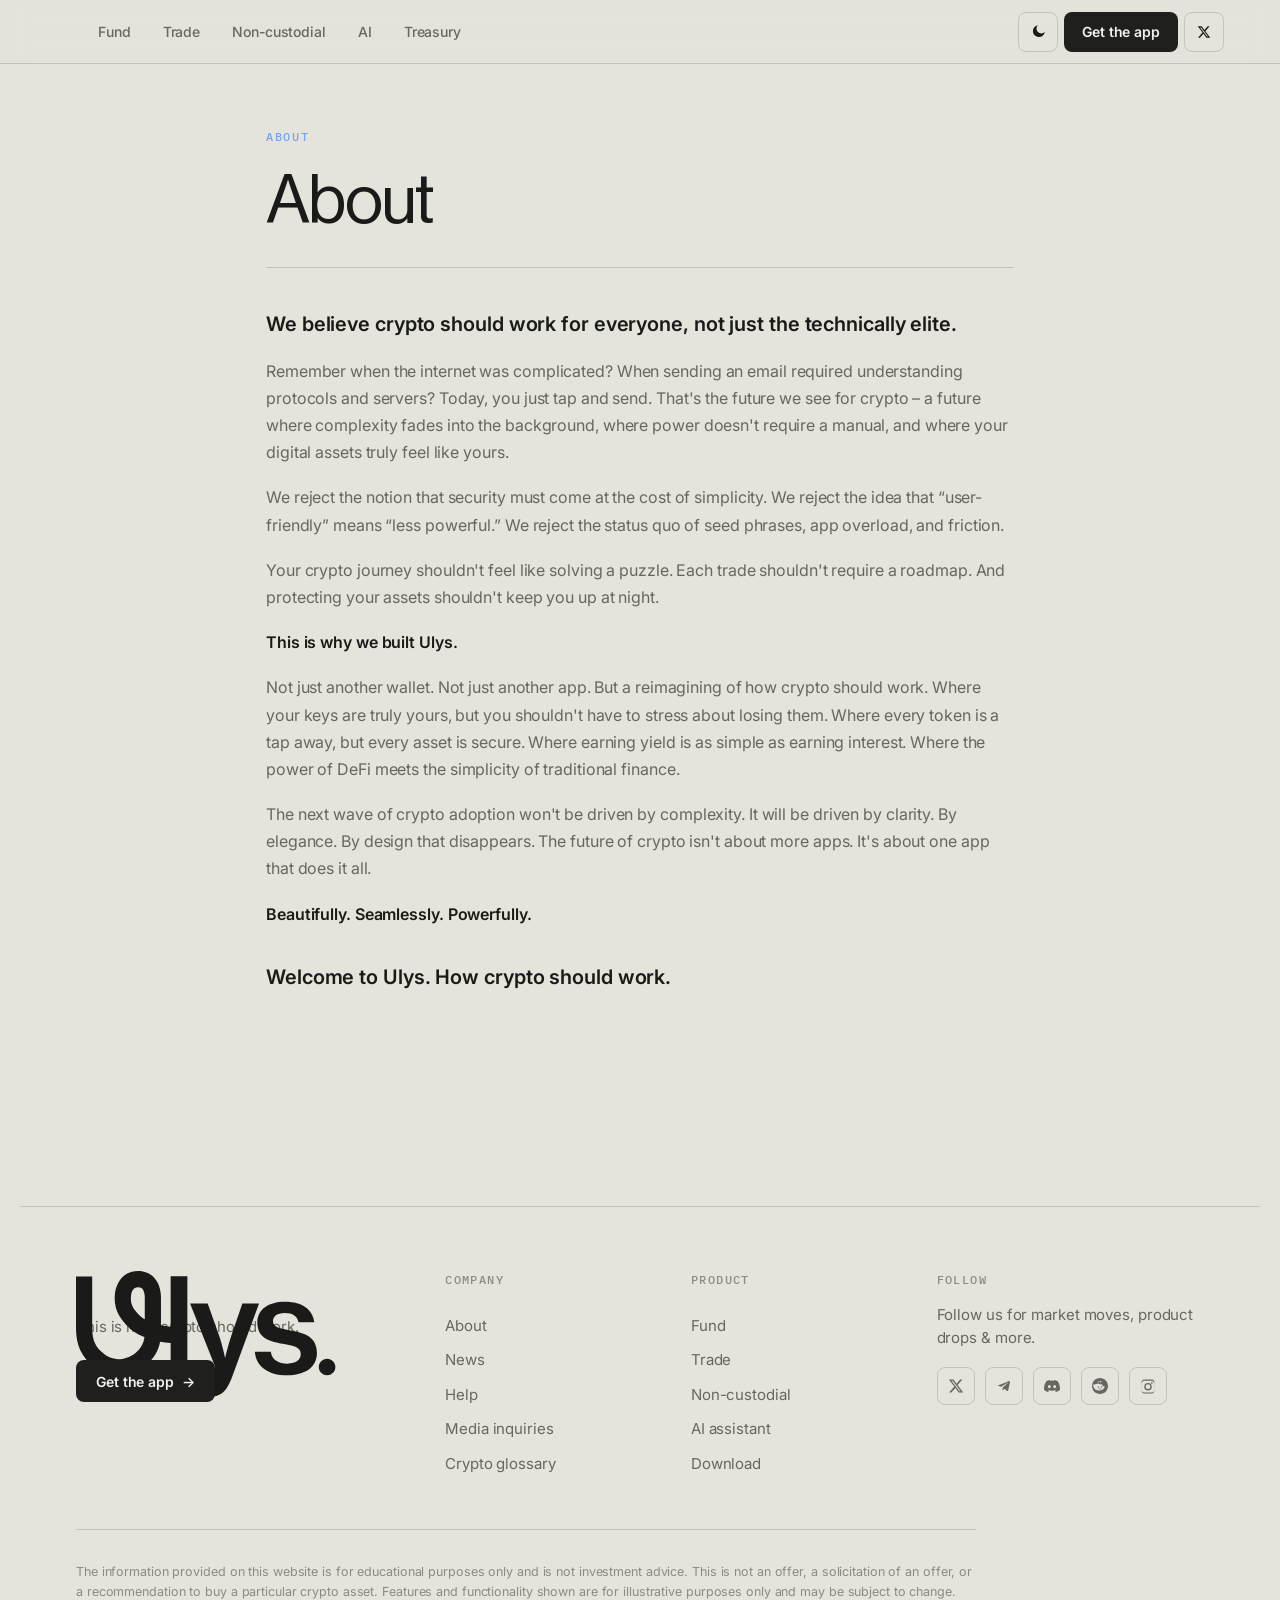
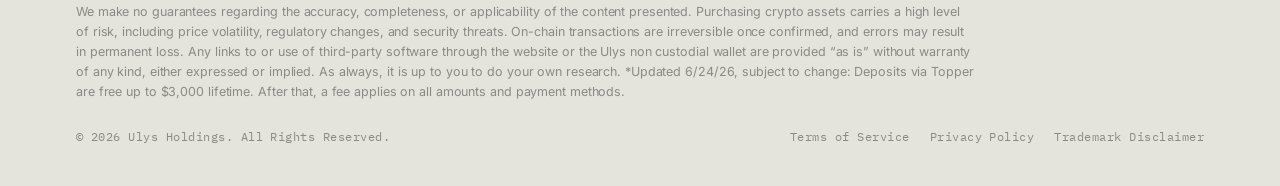
==== about.html @ e3bf536a "Revert hero to the original command-bar builder (drop the iPhone) Restore the centered 'already ther" ====
<!DOCTYPE html>
<html lang="en">
<head>
  <meta charset="UTF-8" />
  <meta name="viewport" content="width=device-width, initial-scale=1.0" />
  <title>About | Ulys</title>
  <meta name="description" content="The future of crypto is simple. Why we built Ulys." />
  <link rel="preconnect" href="https://fonts.googleapis.com" />
  <link rel="preconnect" href="https://fonts.gstatic.com" crossorigin />
  <link href="https://fonts.googleapis.com/css2?family=Archivo:wght;500;600;700;800;900&family=IBM+Plex+Mono:wght;500;600&family=Inter:wght;400;500;600;700&display=swap" rel="stylesheet" />
  <link rel="stylesheet" href="styles.css?v=36" />
  <script>(function(){try{if(localStorage.getItem("ulys-theme")==="dark")document.documentElement.setAttribute("data-theme","dark");}catch(e){}})();</script>
</head>
<body>
  <div class="bg-cosmos" aria-hidden="true"><div class="stars stars-1"></div><div class="stars stars-2"></div><div class="vignette"></div></div>
  <div id="site-nav"></div>
  <main class="page">
    <div class="page-header">
      <p class="eyebrow">About</p>
      <h1>About</h1>
      
    </div>
    <div class="doc">
<p class="lead"><strong>We believe crypto should work for everyone, not just the technically elite.</strong></p><p>Remember when the internet was complicated? 
When sending an email required understanding protocols and servers? 
Today, you just tap and send. That&#x27;s the future we see for crypto – a future where complexity fades into the background, where power doesn&#x27;t require a manual, and where your digital assets truly feel like yours.</p><p>We reject the notion that security must come at the cost of simplicity. 
We reject the idea that “user-friendly” means “less powerful.” 
We reject the status quo of seed phrases, app overload, and friction.</p><p>Your crypto journey shouldn&#x27;t feel like solving a puzzle. 
Each trade shouldn&#x27;t require a roadmap. 
And protecting your assets shouldn&#x27;t keep you up at night.</p><p><strong>This is why we built Ulys.</strong></p><p>Not just another wallet. Not just another app. But a reimagining of how crypto should work. Where your keys are truly yours, but you shouldn&#x27;t have to stress about losing them. Where every token is a tap away, but every asset is secure. Where earning yield is as simple as earning interest. Where the power of DeFi meets the simplicity of traditional finance.</p><p>The next wave of crypto adoption won&#x27;t be driven by complexity. 
It will be driven by clarity. By elegance. By design that disappears.
The future of crypto isn&#x27;t about more apps. It&#x27;s about one app that does it all. </p><p><strong>Beautifully. Seamlessly. Powerfully.</strong></p><h3>Welcome to Ulys. How crypto should work.</h3><h2>
    </div>
  </main>
  <div id="site-footer"></div>
  <script src="partials.js?v=36"></script>
  <script src="app.js?v=36"></script>
</body>
</html>
---- styles.css ----
@font-face {
  font-family: "Neue Haas Display";
  src: url("assets/fonts/NeueHaasDisplayRoman.ttf") format("truetype");
  font-weight: 400; font-style: normal; font-display: swap;
}
/* ============================================================
   Ulys — Jito-inspired editorial redesign
   Light warm background by default, dark variant via [data-theme="dark"].
   Backup of the previous design: git branch backup/original-design
   ============================================================ */
:root {
  --bg: #e4e3dc;          /* warm off-white */
  --surface: #f2f1ee;     /* nav / cards */
  --surface-2: #ffffff;   /* highlighted rows */
  --ink: #1a1a19;
  --muted: rgba(26, 26, 25, 0.62);
  --faint: rgba(26, 26, 25, 0.44);
  --line: rgba(26, 26, 25, 0.16);
  --line-soft: rgba(26, 26, 25, 0.09);
  --btn: #1f1f1e;
  --btn-ink: #f2f1ee;
  --radius: 10px;
  --maxw: 1240px;
  --gutter: clamp(20px, 5vw, 56px);
  --display: "Neue Haas Display", "Helvetica Neue", Arial, sans-serif;
  --mono: "IBM Plex Mono", ui-monospace, SFMono-Regular, Menlo, monospace;
  --body: "Inter", -apple-system, BlinkMacSystemFont, "Helvetica Neue", Arial, sans-serif;
  --rainbow: linear-gradient(90deg, #807bf5 0%, #0074ff 18%, #0be0ed 38%, #ffbb00 56%, #ff80a0 74%, #f0322e 100%);
  --rainbow-soft: linear-gradient(90deg, rgba(128,123,245,.7), rgba(0,116,255,.65), rgba(11,224,237,.6), rgba(255,187,0,.6), rgba(255,128,160,.65), rgba(240,50,46,.65));
  --ease: cubic-bezier(0.22, 1, 0.36, 1);
}
:root[data-theme="dark"] {
  --bg: #100f0e;
  --surface: #1a1a18;
  --surface-2: #201f1c;
  --ink: #f2f1ee;
  --muted: rgba(242, 241, 238, 0.62);
  --faint: rgba(242, 241, 238, 0.4);
  --line: rgba(242, 241, 238, 0.16);
  --line-soft: rgba(242, 241, 238, 0.08);
  --btn: #f2f1ee;
  --btn-ink: #1a1a19;
}

* { box-sizing: border-box; margin: 0; padding: 0; }
html { scroll-behavior: smooth; }
body {
  font-family: var(--body);
  background: var(--bg);
  color: var(--ink);
  line-height: 1.5;
  -webkit-font-smoothing: antialiased;
  overflow-x: hidden;
  letter-spacing: -0.006em;
}
a { color: inherit; text-decoration: none; }
img { max-width: 100%; display: block; }

/* flat editorial background — no animated cosmos in this design */
.bg-cosmos { position: fixed; inset: 0; z-index: -1; background: var(--bg); }
.stars, .light-rays, .vignette { display: none !important; }

/* mono kicker / label utility */
.mono-label {
  font-family: var(--mono); font-size: 12px; font-weight: 500;
  letter-spacing: 0.14em; text-transform: uppercase; color: var(--muted);
}

/* ---------- Nav — full-width bar with bottom rule ---------- */
.navbar-wrap { position: fixed; top: 0; left: 0; right: 0; z-index: 50; pointer-events: none; }
.navbar {
  pointer-events: auto;
  display: flex; align-items: center; gap: 8px;
  width: 100%; height: 64px; padding: 0 var(--gutter);
  background: color-mix(in srgb, var(--bg) 86%, transparent);
  -webkit-backdrop-filter: blur(14px); backdrop-filter: blur(14px);
  border-bottom: 1px solid var(--line);
  transition: background .3s var(--ease);
}
.navbar.is-condensed { background: color-mix(in srgb, var(--bg) 94%, transparent); }
.navbar-logo { display: flex; align-items: center; padding-right: 20px; }
.navbar-wordmark { height: 22px; width: auto; fill: var(--ink); display: block; }
.navbar-links { display: none; align-items: center; gap: 4px; }
@media (min-width: 860px) { .navbar-links { display: flex; } }
.navbar-links a {
  display: flex; align-items: center; height: 40px; padding: 0 14px;
  font-size: 14px; font-weight: 500; color: var(--muted);
  transition: color .15s ease;
}
.navbar-links a:hover { color: var(--ink); }
.navbar-actions { display: flex; align-items: center; gap: 6px; margin-left: auto; }
.navbar-status { display: none; }

.theme-toggle {
  display: inline-flex; align-items: center; justify-content: center;
  width: 40px; height: 40px; border-radius: 8px; border: 1px solid var(--line);
  background: transparent; color: var(--ink); cursor: pointer; transition: background .15s ease;
}
.theme-toggle:hover { background: color-mix(in srgb, var(--ink) 7%, transparent); }
.theme-toggle svg { width: 17px; height: 17px; }
.theme-toggle .icon-sun { display: none; }
:root[data-theme="dark"] .theme-toggle .icon-sun { display: block; }
:root[data-theme="dark"] .theme-toggle .icon-moon { display: none; }

.vsep, .vsep-sm { display: none; }
.navbar-cta {
  display: inline-flex; align-items: center; height: 40px; padding: 0 18px;
  border-radius: 8px; background: var(--btn); color: var(--btn-ink);
  font-size: 14px; font-weight: 600; white-space: nowrap;
  transition: opacity .15s ease, transform .1s ease;
}
.navbar-cta:hover { opacity: .88; }
.navbar-cta:active { transform: scale(.99); }
.navbar-x {
  display: none; align-items: center; justify-content: center;
  width: 40px; height: 40px; border-radius: 8px; border: 1px solid var(--line); color: var(--ink);
  transition: background .15s ease;
}
@media (min-width: 640px) { .navbar-x { display: flex; } }
.navbar-x:hover { background: color-mix(in srgb, var(--ink) 7%, transparent); }
.navbar-x svg { width: 14px; height: 14px; }

/* ---------- Hero — left-aligned editorial ---------- */
.hero { padding: 148px var(--gutter) 0; max-width: var(--maxw); margin: 0 auto; }
.hero-inner { display: flex; flex-direction: column; align-items: flex-start; text-align: left; }
.hero-wordmark { display: none; } /* logo lives in the nav */

.hero-tagline {
  font-family: var(--display);
  font-size: clamp(44px, 8.5vw, 116px);
  font-weight: 800; line-height: 0.94; letter-spacing: -0.03em;
  text-transform: uppercase; color: var(--ink); margin-bottom: 28px;
}
.hero-tagline .grad { color: var(--ink); display: inline-block; }
.hero-tagline .quote { color: var(--muted); }

.tryit {
  display: inline-flex; align-items: center; gap: 7px;
  font-family: var(--mono); font-size: 12px; font-weight: 500; letter-spacing: 0.12em; text-transform: uppercase;
  padding: 10px 0; margin-bottom: 18px;
  background: none; border: none; color: var(--ink); cursor: pointer;
  border-bottom: 1px solid var(--ink);
}
.tryit span { transition: transform .3s var(--ease); }
.tryit.is-active span { transform: rotate(180deg); }

/* command bar */
.command { width: 100%; max-width: 620px; }
.command-input { position: relative; }
.command-glow { position: absolute; inset: -1px; border-radius: 14px; background: var(--rainbow-soft); filter: blur(18px); opacity: .16; z-index: 0; }
.command-bar {
  position: relative; z-index: 1; display: flex; align-items: center; gap: 14px;
  min-height: 62px; padding: 8px 8px 8px 20px; border-radius: 14px;
  background: var(--surface); border: 1px solid var(--line);
}
.command-text { flex: 1; text-align: left; font-size: clamp(15px, 2.2vw, 18px); font-weight: 500; color: var(--ink); overflow: hidden; white-space: nowrap; }
.caret { display: inline-block; width: 2px; height: 1.1em; background: var(--ink); margin-left: 2px; vertical-align: text-bottom; animation: caret 1s step-end infinite; }
@keyframes caret { 50% { opacity: 0; } }
.command-send { flex: none; width: 46px; height: 46px; border-radius: 10px; background: var(--btn); color: var(--btn-ink); border: none; cursor: pointer; display: grid; place-items: center; transition: opacity .2s; }
.command-send:hover { opacity: .88; }
.command-send svg { width: 20px; height: 20px; }

.command-idle { }
.command-idle[hidden] { display: none; }
.command-disclaimer { margin-top: 14px; font-family: var(--mono); font-size: 11.5px; letter-spacing: 0.04em; color: var(--faint); }
.command-hint.hero-trust {
  display: flex; flex-wrap: wrap; align-items: center; gap: 0; margin-top: 26px;
  border-top: 1px solid var(--line); width: 100%; max-width: 860px;
}
.hero-trust span {
  font-family: var(--mono); font-size: 12px; letter-spacing: 0.06em; text-transform: uppercase; color: var(--muted);
  padding: 16px 22px 16px 0; border-right: 1px solid var(--line); margin-right: 22px;
}
.hero-trust span:last-child { border-right: none; }
.hero-trust i { display: none; }

/* builder */
.builder { display: none; flex-direction: column; align-items: flex-start; gap: 16px; margin-top: 22px; }
.builder:not([hidden]) { display: flex; animation: fadeUp .35s var(--ease) both; }
.builder-label { font-family: var(--mono); font-size: 12px; font-weight: 500; letter-spacing: 0.14em; text-transform: uppercase; color: var(--muted); }
.builder-chips { display: flex; flex-wrap: wrap; gap: 10px; }
.builder-chip {
  display: inline-flex; align-items: center; gap: 8px;
  padding: 11px 18px; border-radius: 8px; background: var(--surface); border: 1px solid var(--line);
  color: var(--ink); font-family: inherit; font-size: 15px; font-weight: 500; cursor: pointer;
  transition: border-color .2s, transform .2s, background .2s;
}
.builder-chip:hover { border-color: var(--ink); transform: translateY(-1px); }
.chip-dot { width: 8px; height: 8px; border-radius: 50%; display: inline-block; }
.builder-nav { display: flex; align-items: center; gap: 20px; }
.builder-back, .builder-restart { background: none; border: none; color: var(--muted); font-family: var(--mono); font-size: 12px; letter-spacing: 0.06em; text-transform: uppercase; cursor: pointer; transition: color .2s; }
.builder-back:hover, .builder-restart:hover { color: var(--ink); }
.builder-step { color: var(--faint); font-family: var(--mono); font-size: 12px; letter-spacing: 0.06em; }
.builder-restart[hidden] { display: none; }

.order-card {
  display: none; width: 100%; max-width: 340px; margin: 24px 0 0;
  padding: 24px; border-radius: 12px; background: var(--surface-2); border: 1px solid var(--line);
}
.order-card:not([hidden]) { display: block; animation: fadeUp .4s var(--ease) both; }
.order-card-label { font-family: var(--mono); font-size: 11px; letter-spacing: 0.14em; text-transform: uppercase; color: var(--muted); }
.order-card-amount { font-family: var(--display); font-size: 44px; font-weight: 800; letter-spacing: -.03em; margin: 6px 0 6px; color: var(--ink); }
.order-card-cond { font-size: 14px; color: var(--muted); line-height: 1.4; }
.order-card-row { display: flex; justify-content: space-between; margin-top: 18px; padding-top: 14px; border-top: 1px solid var(--line); font-family: var(--mono); font-size: 12px; letter-spacing: 0.04em; text-transform: uppercase; color: var(--faint); }
.order-card-row span:last-child { color: var(--ink); }

.hero-cta { display: flex; gap: 12px; margin-top: 36px; flex-wrap: wrap; }
.btn-solid, .btn-ghost { font-weight: 600; font-size: 15px; border-radius: 8px; padding: 13px 24px; cursor: pointer; border: 1px solid transparent; transition: opacity .15s, transform .1s, background .15s; white-space: nowrap; }
.btn-solid, .btn-solid.lg { background: var(--btn); color: var(--btn-ink); }
.btn-solid:hover { opacity: .88; }
.btn-ghost { background: transparent; color: var(--ink); border-color: var(--line); }
.btn-ghost:hover { background: color-mix(in srgb, var(--ink) 6%, transparent); }
.btn-solid.lg, .btn-ghost.lg { padding: 15px 30px; font-size: 16px; }

@keyframes fadeUp { from { opacity: 0; transform: translateY(8px); } to { opacity: 1; transform: none; } }

/* ---------- Ticker ---------- */
.ticker { border-top: 1px solid var(--line); border-bottom: 1px solid var(--line); overflow: hidden; padding: 16px 0; margin-top: 90px; }
.ticker-track { display: flex; width: max-content; animation: scroll 48s linear infinite; }
.ticker-group { display: flex; align-items: center; gap: 40px; padding-right: 40px; }
.ticker-track span { font-family: var(--mono); font-size: 14px; font-weight: 500; letter-spacing: 0.06em; text-transform: uppercase; color: var(--muted); white-space: nowrap; }
.ticker-track .tick-sep { color: var(--faint); }
@keyframes scroll { to { transform: translateX(-50%); } }

/* ---------- Feature sections — structured rows ---------- */
.section { max-width: var(--maxw); margin: 0 auto; padding: clamp(64px, 9vw, 120px) var(--gutter) 0; }
.section.fund { border-top: 1px solid var(--line); margin-top: clamp(64px, 9vw, 120px); }
.fund:first-of-type { }
.fund-grid { display: grid; grid-template-columns: 1fr 1fr; gap: clamp(32px, 6vw, 80px); align-items: center; }
.fund.reverse { padding-top: clamp(28px, 4vw, 48px); }
.fund.reverse .fund-grid { }
.section-head { max-width: 520px; }
.eyebrow { font-family: var(--mono); font-size: 12px; font-weight: 500; letter-spacing: 0.14em; text-transform: uppercase; color: var(--muted); margin-bottom: 22px; }
.section h2, .showcase h2, .cta h2 {
  font-family: var(--display); font-weight: 800; text-transform: uppercase;
  font-size: clamp(30px, 4.6vw, 52px); line-height: 0.98; letter-spacing: -0.025em; color: var(--ink);
}
.lede { font-size: clamp(16px, 1.6vw, 18px); color: var(--muted); margin-top: 18px; line-height: 1.6; max-width: 46ch; }
.lede.sub { font-size: 15.5px; color: var(--faint); }
.lede.center { margin-left: auto; margin-right: auto; text-align: center; }
.grad { color: var(--ink); }

.fund-visual { display: flex; justify-content: center; }
.fund-visual img {
  width: 100%; max-width: 460px; border-radius: 18px; border: 1px solid var(--line);
  background: var(--surface);
}
.fund.reverse .section-head { order: 2; }
.fund.reverse .fund-visual { order: 1; }

/* ---------- Showcase ---------- */
.showcase { max-width: var(--maxw); margin: 0 auto; padding: clamp(72px, 11vw, 140px) var(--gutter); border-top: 1px solid var(--line); margin-top: clamp(64px, 9vw, 120px); text-align: center; }
.showcase-inner { display: flex; flex-direction: column; align-items: center; }
.chips { display: flex; flex-wrap: wrap; gap: 10px; justify-content: center; margin-top: 36px; max-width: 720px; }
.chip {
  font-family: var(--mono); font-size: 13px; letter-spacing: 0.03em; color: var(--muted);
  padding: 11px 18px; border-radius: 8px; cursor: pointer;
  background: var(--surface); border: 1px solid var(--line); transition: border-color .2s, transform .2s;
}
.chip:hover { color: var(--ink); border-color: var(--ink); transform: translateY(-2px); }

/* ---------- FAQ ---------- */
.faq.section { border-top: 1px solid var(--line); margin-top: clamp(64px, 9vw, 120px); }
.faq .section-head { max-width: none; text-align: left; margin-bottom: 24px; }
.faq-list { max-width: var(--maxw); margin: 24px auto 0; }
.faq details { border-bottom: 1px solid var(--line); }
.faq details:first-child { border-top: 1px solid var(--line); }
.faq summary { list-style: none; cursor: pointer; padding: 26px 4px; font-family: var(--display); font-size: clamp(17px, 2vw, 22px); font-weight: 600; text-transform: uppercase; letter-spacing: -0.01em; display: flex; align-items: center; justify-content: space-between; gap: 20px; }
.faq summary::-webkit-details-marker { display: none; }
.faq summary i { flex: none; width: 18px; height: 18px; position: relative; }
.faq summary i::before, .faq summary i::after { content: ""; position: absolute; background: var(--ink); border-radius: 2px; }
.faq summary i::before { top: 8px; left: 0; width: 18px; height: 2px; }
.faq summary i::after { left: 8px; top: 0; width: 2px; height: 18px; transition: transform .3s var(--ease); }
.faq details[open] summary i::after { transform: scaleY(0); }
.faq details p { color: var(--muted); font-size: 16px; line-height: 1.65; padding: 0 4px 26px; max-width: 760px; }

/* ---------- CTA ---------- */
.cta { max-width: var(--maxw); margin: clamp(64px, 9vw, 120px) auto 0; padding: 0 var(--gutter); }
.cta-inner { border: 1px solid var(--line); border-radius: 20px; background: var(--surface); padding: clamp(48px, 8vw, 96px) var(--gutter); display: flex; flex-direction: column; align-items: center; text-align: center; }
.cta h2 { max-width: 16ch; }
.store-badges { display: flex; gap: 12px; margin-top: 32px; flex-wrap: wrap; justify-content: center; }
.store-badge { display: flex; align-items: center; gap: 12px; padding: 12px 22px; border-radius: 10px; background: var(--btn); color: var(--btn-ink); transition: opacity .2s; }
.store-badge:hover { opacity: .9; }
.store-badge svg { width: 24px; height: 24px; }
.store-badge span { display: flex; flex-direction: column; font-size: 17px; font-weight: 700; line-height: 1.1; }
.store-badge small { font-size: 11px; font-weight: 500; opacity: .7; }

/* ---------- Footer ---------- */
.footer { border-top: 1px solid var(--line); margin-top: clamp(72px, 10vw, 140px); padding: 64px var(--gutter) 40px; max-width: var(--maxw); margin-left: auto; margin-right: auto; }
.footer-grid { display: grid; grid-template-columns: 1.6fr 1fr 1fr 1.3fr; gap: 40px; padding-bottom: 48px; }
.footer-brand { max-width: 260px; }
.footer-wordmark { height: 26px; width: auto; fill: var(--ink); display: block; }
.footer-brand p { color: var(--muted); font-size: 15px; line-height: 1.55; margin-top: 18px; }
.footer-cta { display: inline-flex; align-items: center; gap: 8px; margin-top: 22px; height: 42px; padding: 0 20px; border-radius: 8px; background: var(--btn); color: var(--btn-ink); font-size: 14px; font-weight: 600; transition: opacity .2s; }
.footer-cta:hover { opacity: .88; }
.footer-cta span { transition: transform .2s ease; }
.footer-cta:hover span { transform: translateX(3px); }
.footer-col { display: flex; flex-direction: column; }
.footer-col h4 { font-family: var(--mono); font-size: 12px; font-weight: 500; letter-spacing: 0.12em; text-transform: uppercase; color: var(--faint); margin-bottom: 20px; }
.footer-col a { color: var(--muted); font-size: 15px; padding: 6px 0; transition: color .2s; }
.footer-col a:hover { color: var(--ink); }
.footer-social p { color: var(--muted); font-size: 15px; line-height: 1.55; margin: -6px 0 18px; }
.footer-socials { display: flex; gap: 10px; }
.footer-socials a { display: flex; align-items: center; justify-content: center; width: 38px; height: 38px; border-radius: 8px; border: 1px solid var(--line); color: var(--muted); transition: color .2s, border-color .2s; }
.footer-socials a:hover { color: var(--ink); border-color: var(--ink); }
.footer-socials svg { width: 16px; height: 16px; }
.footer-legal { color: var(--faint); font-size: 12.5px; line-height: 1.6; max-width: 900px; padding-top: 32px; border-top: 1px solid var(--line); }
.footer-bottom { display: flex; justify-content: space-between; gap: 16px; flex-wrap: wrap; margin-top: 26px; font-family: var(--mono); font-size: 12px; letter-spacing: 0.04em; color: var(--faint); }
.footer-policy { display: flex; gap: 20px; }
.footer-policy a:hover { color: var(--ink); }

/* ---------- Sub-pages ---------- */
.page { max-width: 860px; margin: 0 auto; padding: 128px var(--gutter) 40px; }
.page-wide { max-width: var(--maxw); }
.page-header { margin-bottom: 40px; padding-bottom: 32px; border-bottom: 1px solid var(--line); }
.page-header .eyebrow { color: var(--muted); }
.page-header h1 { font-family: var(--display); font-size: clamp(34px, 6vw, 68px); font-weight: 800; text-transform: uppercase; letter-spacing: -0.03em; line-height: 0.98; margin-top: 14px; }
.page-meta { font-family: var(--mono); color: var(--faint); font-size: 13px; margin-top: 16px; }
.doc { color: var(--muted); font-size: 16px; line-height: 1.7; }
.doc > h2 { color: var(--ink); font-family: var(--display); font-size: clamp(22px, 3vw, 28px); font-weight: 700; text-transform: uppercase; letter-spacing: -0.02em; margin: 44px 0 14px; }
.doc > h3 { color: var(--ink); font-size: 20px; font-weight: 600; margin: 32px 0 12px; }
.doc p { margin: 0 0 18px; }
.doc ul, .doc ol { margin: 0 0 18px; padding-left: 22px; }
.doc li { margin: 0 0 10px; }
.doc a { color: var(--ink); text-decoration: underline; text-underline-offset: 2px; }
.doc strong { color: var(--ink); font-weight: 600; }
.doc hr { border: none; border-top: 1px solid var(--line); margin: 36px 0; }
.doc .lead { font-size: clamp(17px, 2.2vw, 20px); color: var(--ink); line-height: 1.6; }

.card-grid { display: grid; grid-template-columns: repeat(3, 1fr); gap: 18px; }
@media (max-width: 900px) { .card-grid { grid-template-columns: repeat(2, 1fr); } }
@media (max-width: 600px) { .card-grid { grid-template-columns: 1fr; } }
.term-card { display: flex; flex-direction: column; padding: 24px; border-radius: 12px; background: var(--surface); border: 1px solid var(--line); transition: border-color .2s, transform .2s; color: inherit; }
.term-card:hover { transform: translateY(-3px); border-color: var(--ink); }
.term-card .term-date { font-family: var(--mono); font-size: 12px; color: var(--faint); }
.term-card h3 { font-family: var(--display); font-size: 19px; font-weight: 700; text-transform: uppercase; color: var(--ink); margin: 10px 0; }
.term-card p { font-size: 14.5px; color: var(--muted); line-height: 1.6; margin: 0; }
.term-card .term-more { margin-top: 16px; font-family: var(--mono); font-size: 12px; color: var(--ink); }
.glossary-tools { margin-bottom: 28px; }
.glossary-search { width: 100%; max-width: 420px; height: 46px; padding: 0 18px; border-radius: 8px; background: var(--surface); border: 1px solid var(--line); color: var(--ink); font-family: inherit; font-size: 15px; outline: none; transition: border-color .2s; }
.glossary-search:focus { border-color: var(--ink); }
.glossary-search::placeholder { color: var(--faint); }
.cms-state { color: var(--faint); font-family: var(--mono); font-size: 14px; padding: 40px 0; }
.cms-state.error { color: #c0392b; }

/* ---------- Reveal ---------- */
.reveal { opacity: 0; transform: translateY(20px); transition: opacity .7s var(--ease), transform .7s var(--ease); }
.reveal.in { opacity: 1; transform: none; }

/* ---------- Responsive ---------- */
@media (max-width: 860px) {
  .fund-grid { grid-template-columns: 1fr; gap: 32px; }
  .fund.reverse .section-head { order: 0; }
  .fund.reverse .fund-visual { order: 0; }
  .footer-grid { grid-template-columns: 1fr 1fr; gap: 40px 24px; }
  .footer-brand { grid-column: 1 / -1; max-width: none; }
}
@media (max-width: 520px) {
  .footer-grid { grid-template-columns: 1fr; }
  .footer-bottom { flex-direction: column; }
  .hero-trust span { border-right: none; padding-right: 0; }
}
@media (prefers-reduced-motion: reduce) {
  * { animation-duration: .001ms !important; animation-iteration-count: 1 !important; }
  .reveal { opacity: 1; transform: none; }
}

/* ============================================================
   Brand rainbow accents woven into the editorial layout
   ============================================================ */
/* hero headline — the signature multi-color moment */
.hero-tagline .grad {
  background: var(--rainbow); -webkit-background-clip: text; background-clip: text; color: transparent;
}
/* section kickers + showcase accent in brand gradient */
.eyebrow, .page-header .eyebrow {
  background: var(--rainbow); -webkit-background-clip: text; background-clip: text;
  color: transparent;
}
.showcase h2 .grad {
  background: var(--rainbow); -webkit-background-clip: text; background-clip: text; color: transparent;
}
/* command bar — rainbow border + slightly stronger glow (brand centerpiece) */
.command-bar {
  border: 1px solid transparent;
  background: linear-gradient(var(--surface), var(--surface)) padding-box, var(--rainbow) border-box;
}
.command-glow { opacity: .3; }
/* Try it — rainbow underline */
.tryit { border-bottom: 2px solid transparent; border-image: var(--rainbow) 1; }
/* FAQ toggles pick up the gradient */
.faq summary i::before, .faq summary i::after { background: var(--rainbow); }
/* prompt chips glow rainbow on hover */
.chip:hover { border-color: transparent; background: linear-gradient(var(--surface), var(--surface)) padding-box, var(--rainbow) border-box; }
.builder-chip:hover { border-color: transparent; background: linear-gradient(var(--surface), var(--surface)) padding-box, var(--rainbow) border-box; }

/* ---- Neue Haas Display (Roman) — use its real weight, no faux bold ---- */
* { font-synthesis: none; }
.hero-tagline,
.section h2, .showcase h2, .cta h2,
.page-header h1,
.faq summary,
.doc > h2,
.order-card-amount,
.term-card h3 { font-weight: 400; letter-spacing: -0.02em; }

/* ---- Sentence case for display headings (no all-caps) ---- */
.hero-tagline, .section h2, .showcase h2, .cta h2,
.page-header h1, .faq summary, .doc > h2, .term-card h3 { text-transform: none; letter-spacing: -0.025em; }
.hero-tagline { letter-spacing: -0.03em; }

/* ---- Smart Orders section ---- */
.smart-points { list-style: none; margin: 28px 0 0; padding: 0; display: flex; flex-direction: column; gap: 14px; }
.smart-points li { display: flex; gap: 12px; font-size: 15.5px; color: var(--muted); line-height: 1.5; }
.smart-points li span { font-family: var(--mono); font-size: 12px; color: var(--ink); opacity: .45; flex: none; }

/* phone mockup (always dark, like a real device) */
.phone { position: relative; width: 100%; max-width: 300px; margin: 0 auto; padding: 10px; border-radius: 42px; background: #050506; border: 1px solid rgba(255,255,255,.08); box-shadow: 0 40px 90px rgba(0,0,0,.4); }
.phone::before { content: ""; position: absolute; inset: -1px; border-radius: 42px; background: var(--rainbow-soft); opacity: .16; filter: blur(16px); z-index: -1; }
.phone-screen { background: #0a0a0c; border-radius: 33px; padding: 14px 16px 18px; color: #fff; }
.ph-status { display: flex; align-items: center; justify-content: space-between; font-size: 13px; font-weight: 600; padding: 4px 4px 10px; }
.ph-sys { display: inline-flex; align-items: center; gap: 5px; color: #fff; }
.ph-close { width: 34px; height: 34px; border-radius: 50%; background: rgba(255,255,255,.08); color: #fff; border: none; display: grid; place-items: center; cursor: default; }
.ph-bubble { margin: 12px 0 0 auto; max-width: 82%; background: #0A84FF; color: #fff; font-size: 13.5px; line-height: 1.35; padding: 11px 14px; border-radius: 18px 18px 5px 18px; }
.ph-card { margin-top: 16px; background: #141417; border-radius: 22px; padding: 22px 18px; text-align: center; }
.ph-title { font-size: 15px; font-weight: 600; color: #fff; }
.ph-amount { font-family: var(--display); font-size: 52px; font-weight: 400; letter-spacing: -.03em; margin: 6px 0 10px; color: #fff; }
.ph-cond { font-size: 13.5px; color: #ededed; display: inline-flex; align-items: center; gap: 6px; }
.ph-cond svg { color: rgba(255,255,255,.5); }
.ph-divider { height: 1px; background: rgba(255,255,255,.1); margin: 18px 0; }
.ph-toggle { display: flex; background: rgba(255,255,255,.06); border-radius: 999px; padding: 4px; }
.ph-toggle span { flex: 1; text-align: center; font-size: 14px; font-weight: 600; padding: 9px 0; border-radius: 999px; color: rgba(255,255,255,.5); }
.ph-toggle span.on { background: rgba(255,255,255,.14); color: #fff; }
.ph-odds { font-size: 13.5px; color: rgba(255,255,255,.55); margin: 18px 0 14px; line-height: 1.5; }
.ph-odds strong { color: #fff; font-weight: 600; }
.ph-slider { position: relative; height: 6px; background: rgba(255,255,255,.14); border-radius: 999px; margin: 6px 6px 22px; }
.ph-slider-fill { position: absolute; left: 0; top: 0; bottom: 0; width: 42%; background: #14b8a6; border-radius: 999px; }
.ph-knob { position: absolute; left: 42%; top: 50%; width: 20px; height: 20px; border-radius: 50%; background: #fff; transform: translate(-50%, -50%); box-shadow: 0 2px 6px rgba(0,0,0,.4); }
.ph-btn { width: 100%; padding: 15px; border-radius: 16px; background: rgba(255,255,255,.08); color: rgba(255,255,255,.55); border: none; font-family: inherit; font-size: 15px; font-weight: 600; cursor: default; }

/* hero trust row — clean single inline line with subtle dividers */
.command-hint.hero-trust {
  display: flex; flex-wrap: wrap; align-items: center; gap: 0;
  margin-top: 26px; padding-top: 18px; border-top: 1px solid var(--line);
  width: 100%; max-width: 760px;
}
.hero-trust span {
  font-family: var(--mono); font-size: 11.5px; letter-spacing: 0.03em; text-transform: uppercase;
  color: var(--muted); padding: 0; border-right: none; margin: 0; display: inline-flex; align-items: center;
}
.hero-trust span:not(:last-child)::after {
  content: ""; width: 1px; height: 11px; background: var(--line); margin: 0 16px; display: inline-block;
}
.hero-trust i { display: none; }
@media (max-width: 560px) { .hero-trust span:not(:last-child)::after { margin: 0 10px; } }

/* ---- Softer, more blended brand gradient (gentler transitions) ---- */
:root { --rainbow-blend: linear-gradient(90deg, #9a8fe6 0%, #6ea8ef 22%, #59c7cf 44%, #e9bf6a 63%, #efa0b0 81%, #e0828b 100%); }
.hero-tagline .grad,
.eyebrow, .page-header .eyebrow,
.showcase h2 .grad {
  background: var(--rainbow-blend);
  background-size: 150% 100%;
  background-position: 50% 50%;
  -webkit-background-clip: text; background-clip: text; color: transparent;
}
/* soften the accent borders/toggles too */
.command-bar { background: linear-gradient(var(--surface), var(--surface)) padding-box, var(--rainbow-soft) border-box; }
.tryit { border-image: var(--rainbow-soft) 1; }
.faq summary i::before, .faq summary i::after { background: var(--rainbow-blend); }

/* ---- Center the top hero ---- */
.hero-inner { align-items: center; text-align: center; }
.command { margin-left: auto; margin-right: auto; }
.command-disclaimer { text-align: center; }
.command-hint.hero-trust { justify-content: center; margin-left: auto; margin-right: auto; }
.builder { align-items: center; }
.builder-chips { justify-content: center; }
.builder-nav { justify-content: center; }
.order-card { margin-left: auto; margin-right: auto; }
.hero-cta { justify-content: center; }

/* UI mockups: no container frame, larger (kept from the de-frame change) */
.fund-visual { display: flex; justify-content: center; }
.fund-visual img { width: 100%; max-width: 620px; border: none; background: none; border-radius: 24px; box-shadow: 0 30px 70px rgba(0,0,0,.16); }
:root[data-theme="dark"] .fund-visual img { box-shadow: 0 30px 70px rgba(0,0,0,.5); }
@media (min-width: 861px) { .fund-grid { grid-template-columns: 1fr 1.15fr; } .fund.reverse .fund-grid { grid-template-columns: 1.15fr 1fr; } }
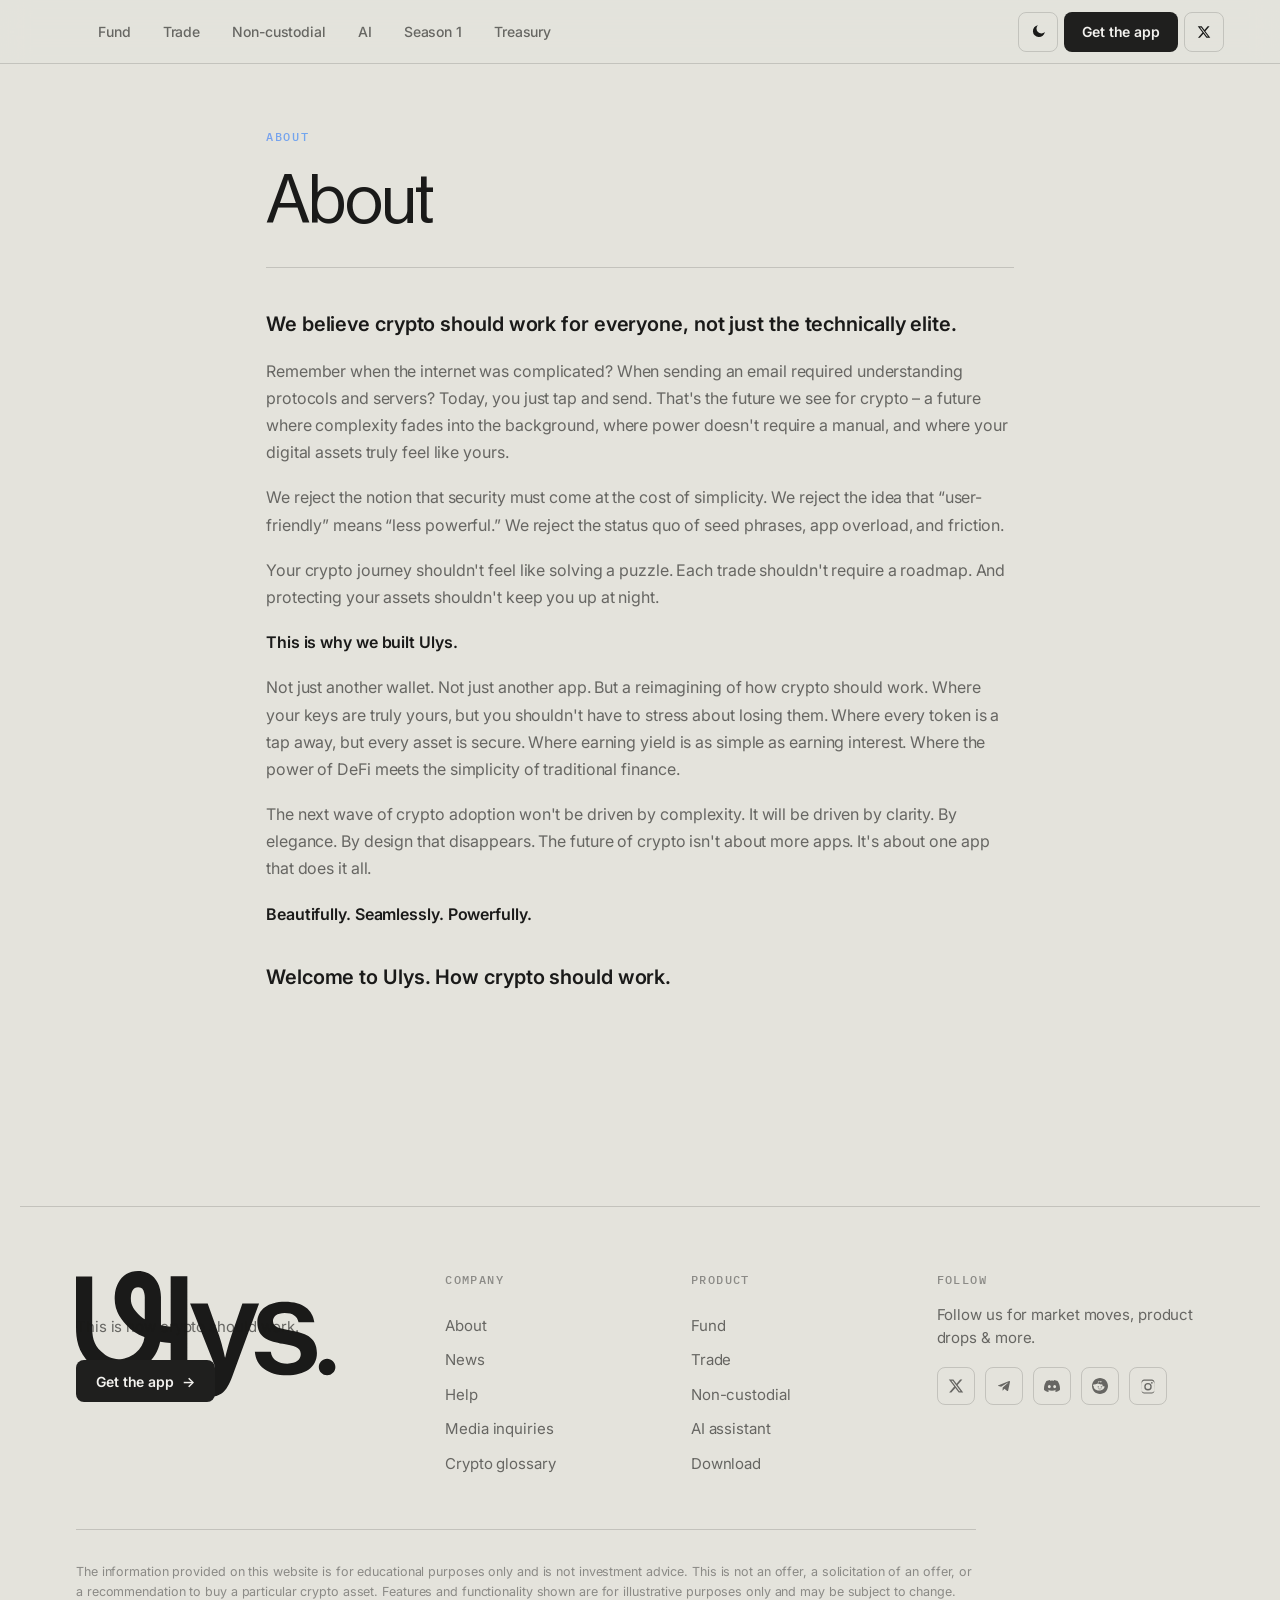
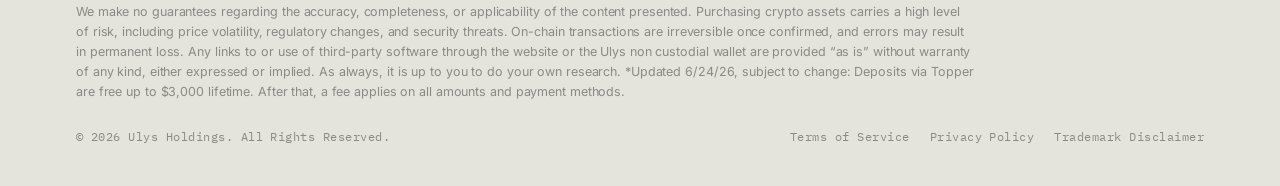
==== commit d0b53024: "Add custom Season 1 points landing page New season-1.html showcasing the three conversion drivers: a" ====
--- a/about.html
+++ b/about.html
@@ -33,7 +33,7 @@
     </div>
   </main>
   <div id="site-footer"></div>
-  <script src="partials.js?v=36"></script>
+  <script src="partials.js?v=37"></script>
   <script src="app.js?v=36"></script>
 </body>
 </html>
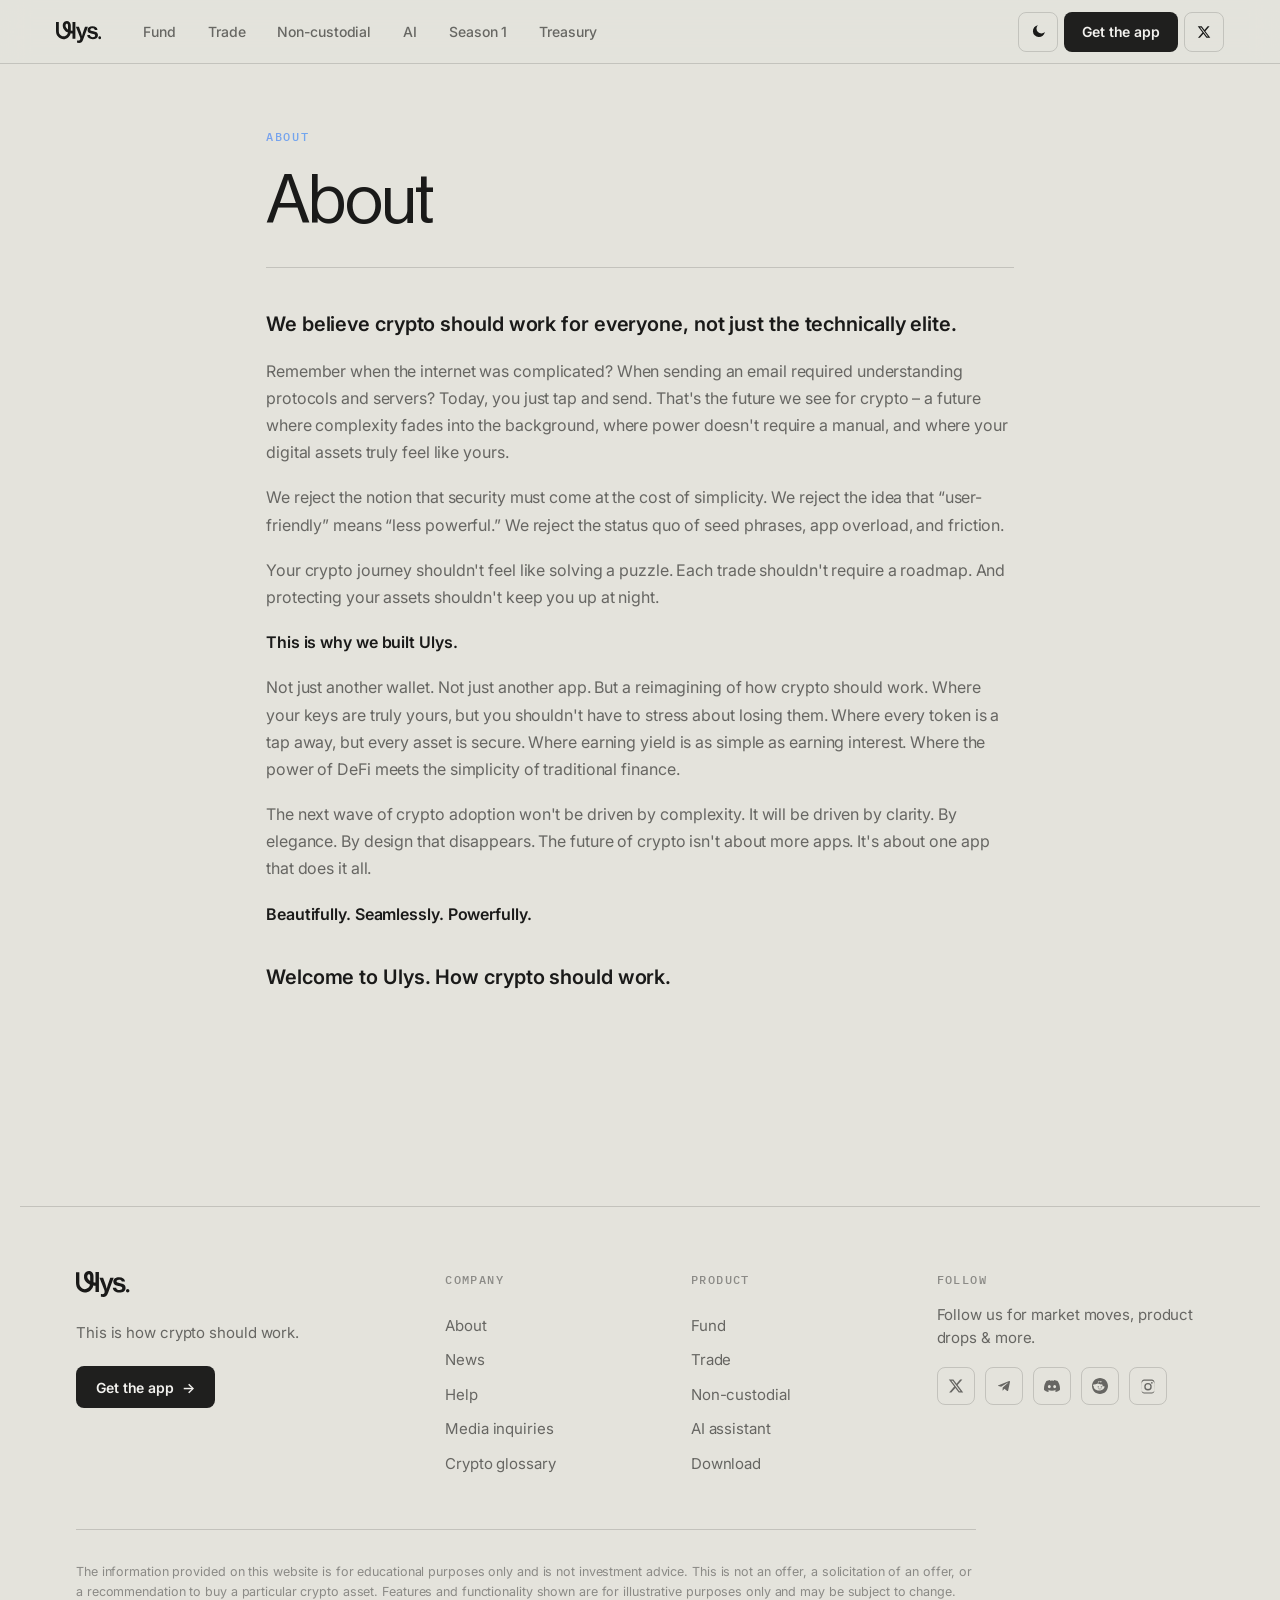
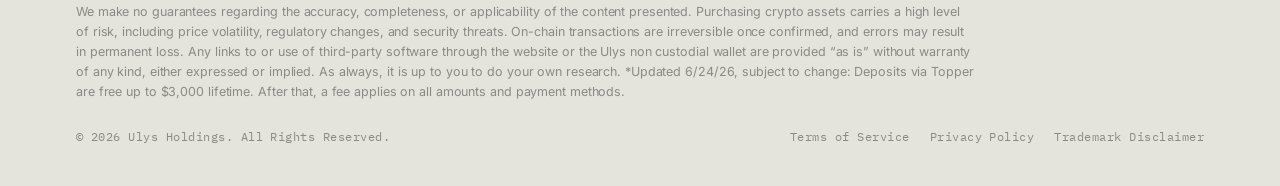
==== commit 8450a99b: "Fix oversized wordmark logo in shared nav/footer The partials nav/footer wrap the wordmark SVG in a " ====
--- a/about.html
+++ b/about.html
@@ -8,7 +8,7 @@
   <link rel="preconnect" href="https://fonts.googleapis.com" />
   <link rel="preconnect" href="https://fonts.gstatic.com" crossorigin />
   <link href="https://fonts.googleapis.com/css2?family=Archivo:wght;500;600;700;800;900&family=IBM+Plex+Mono:wght;500;600&family=Inter:wght;400;500;600;700&display=swap" rel="stylesheet" />
-  <link rel="stylesheet" href="styles.css?v=36" />
+  <link rel="stylesheet" href="styles.css?v=38" />
   <script>(function(){try{if(localStorage.getItem("ulys-theme")==="dark")document.documentElement.setAttribute("data-theme","dark");}catch(e){}})();</script>
 </head>
 <body>
--- a/styles.css
+++ b/styles.css
@@ -485,3 +485,8 @@
 .fund-visual img { width: 100%; max-width: 620px; border: none; background: none; border-radius: 24px; box-shadow: 0 30px 70px rgba(0,0,0,.16); }
 :root[data-theme="dark"] .fund-visual img { box-shadow: 0 30px 70px rgba(0,0,0,.5); }
 @media (min-width: 861px) { .fund-grid { grid-template-columns: 1fr 1.15fr; } .fund.reverse .fund-grid { grid-template-columns: 1.15fr 1fr; } }
+
+/* Fix: size wordmark SVGs that partials.js wraps in a <span> (nav + footer) */
+.navbar-wordmark svg { height: 22px; width: auto; display: block; fill: currentColor; }
+.footer-wordmark { display: inline-flex; }
+.footer-wordmark svg { height: 26px; width: auto; display: block; fill: var(--ink); }
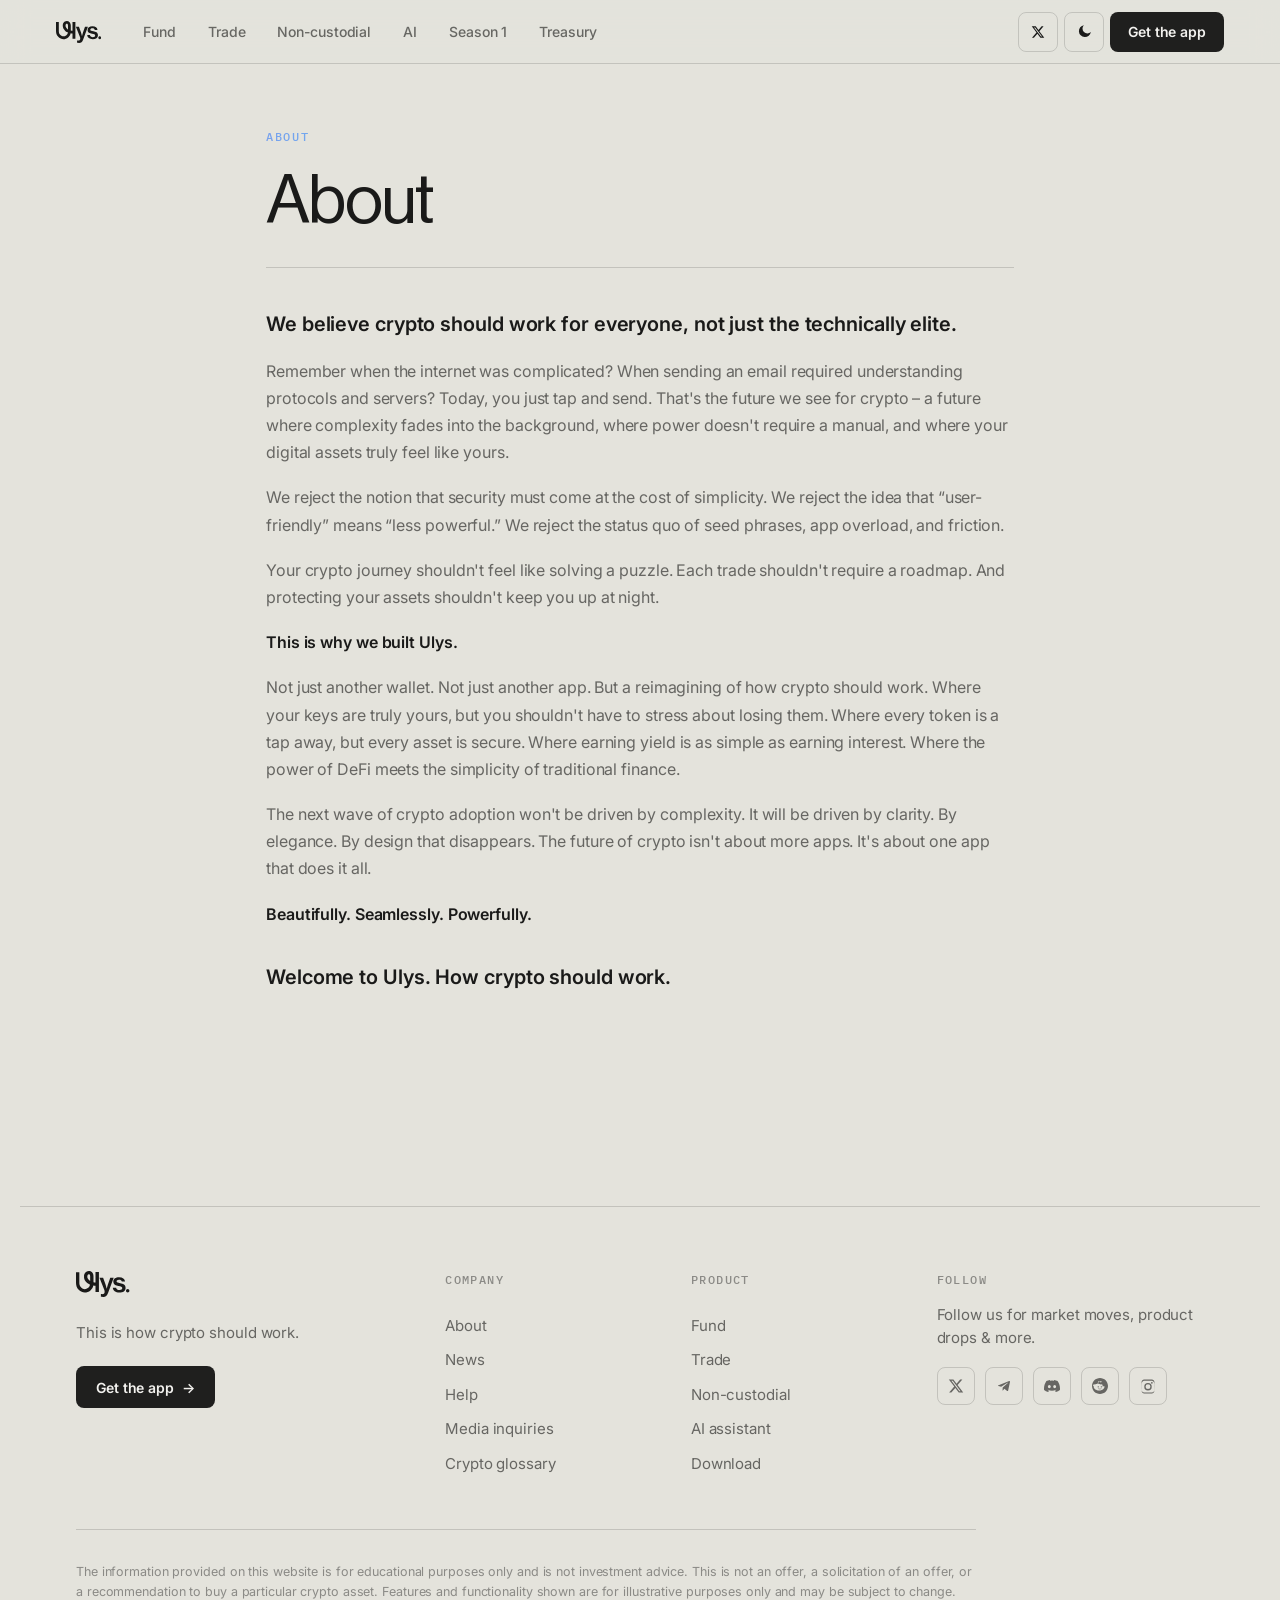
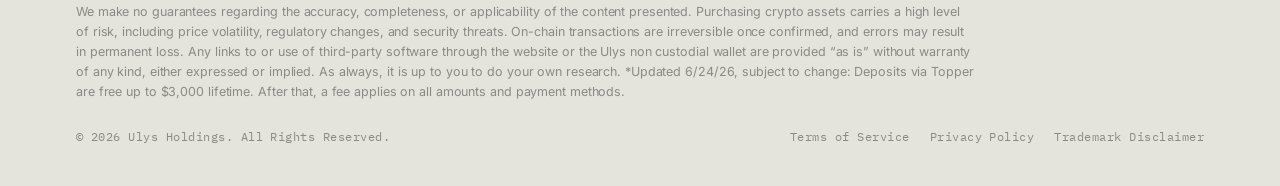
==== commit a6c8016b: "Nav: X and theme toggle left of 'Get the app'; restore normal-speed CTA video - Top-right order is n" ====
--- a/about.html
+++ b/about.html
@@ -33,7 +33,7 @@
     </div>
   </main>
   <div id="site-footer"></div>
-  <script src="partials.js?v=37"></script>
+  <script src="partials.js?v=40"></script>
   <script src="app.js?v=36"></script>
 </body>
 </html>
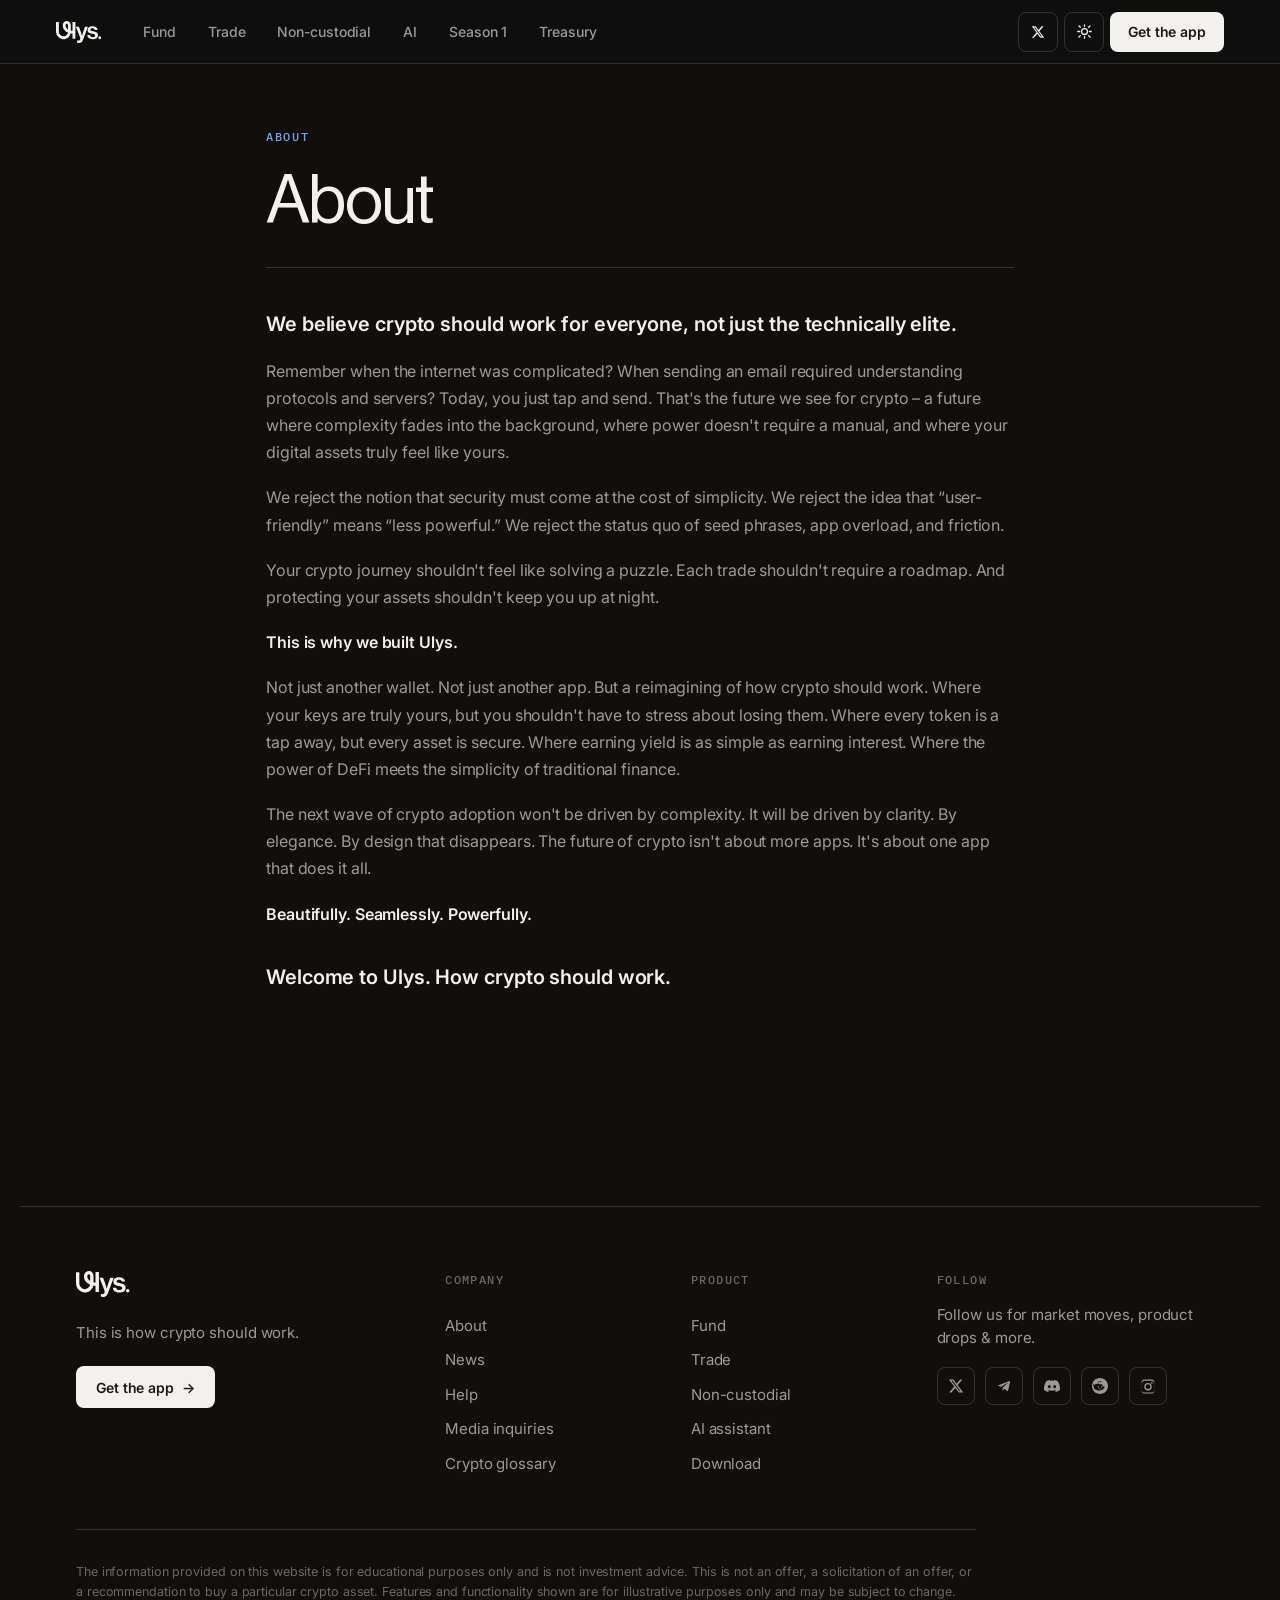
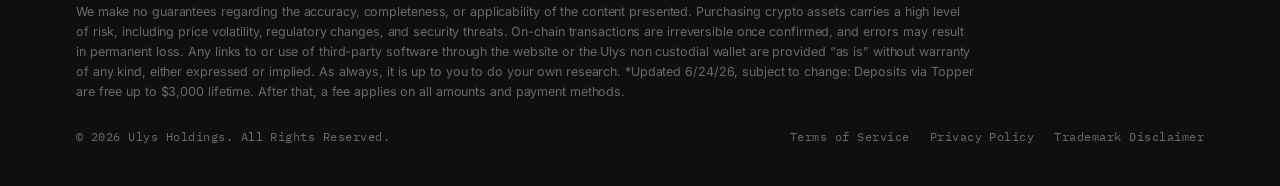
==== commit fa829e32: "Dark mode is the default site-wide - Head init scripts and app.js now default to dark; light only if" ====
--- a/about.html
+++ b/about.html
@@ -9,7 +9,7 @@
   <link rel="preconnect" href="https://fonts.gstatic.com" crossorigin />
   <link href="https://fonts.googleapis.com/css2?family=Archivo:wght;500;600;700;800;900&family=IBM+Plex+Mono:wght;500;600&family=Inter:wght;400;500;600;700&display=swap" rel="stylesheet" />
   <link rel="stylesheet" href="styles.css?v=38" />
-  <script>(function(){try{if(localStorage.getItem("ulys-theme")==="dark")document.documentElement.setAttribute("data-theme","dark");}catch(e){}})();</script>
+  <script>(function(){try{if(localStorage.getItem("ulys-theme")!=="light")document.documentElement.setAttribute("data-theme","dark");}catch(e){}})();</script>
 </head>
 <body>
   <div class="bg-cosmos" aria-hidden="true"><div class="stars stars-1"></div><div class="stars stars-2"></div><div class="vignette"></div></div>
@@ -34,6 +34,6 @@
   </main>
   <div id="site-footer"></div>
   <script src="partials.js?v=40"></script>
-  <script src="app.js?v=36"></script>
+  <script src="app.js?v=38"></script>
 </body>
 </html>
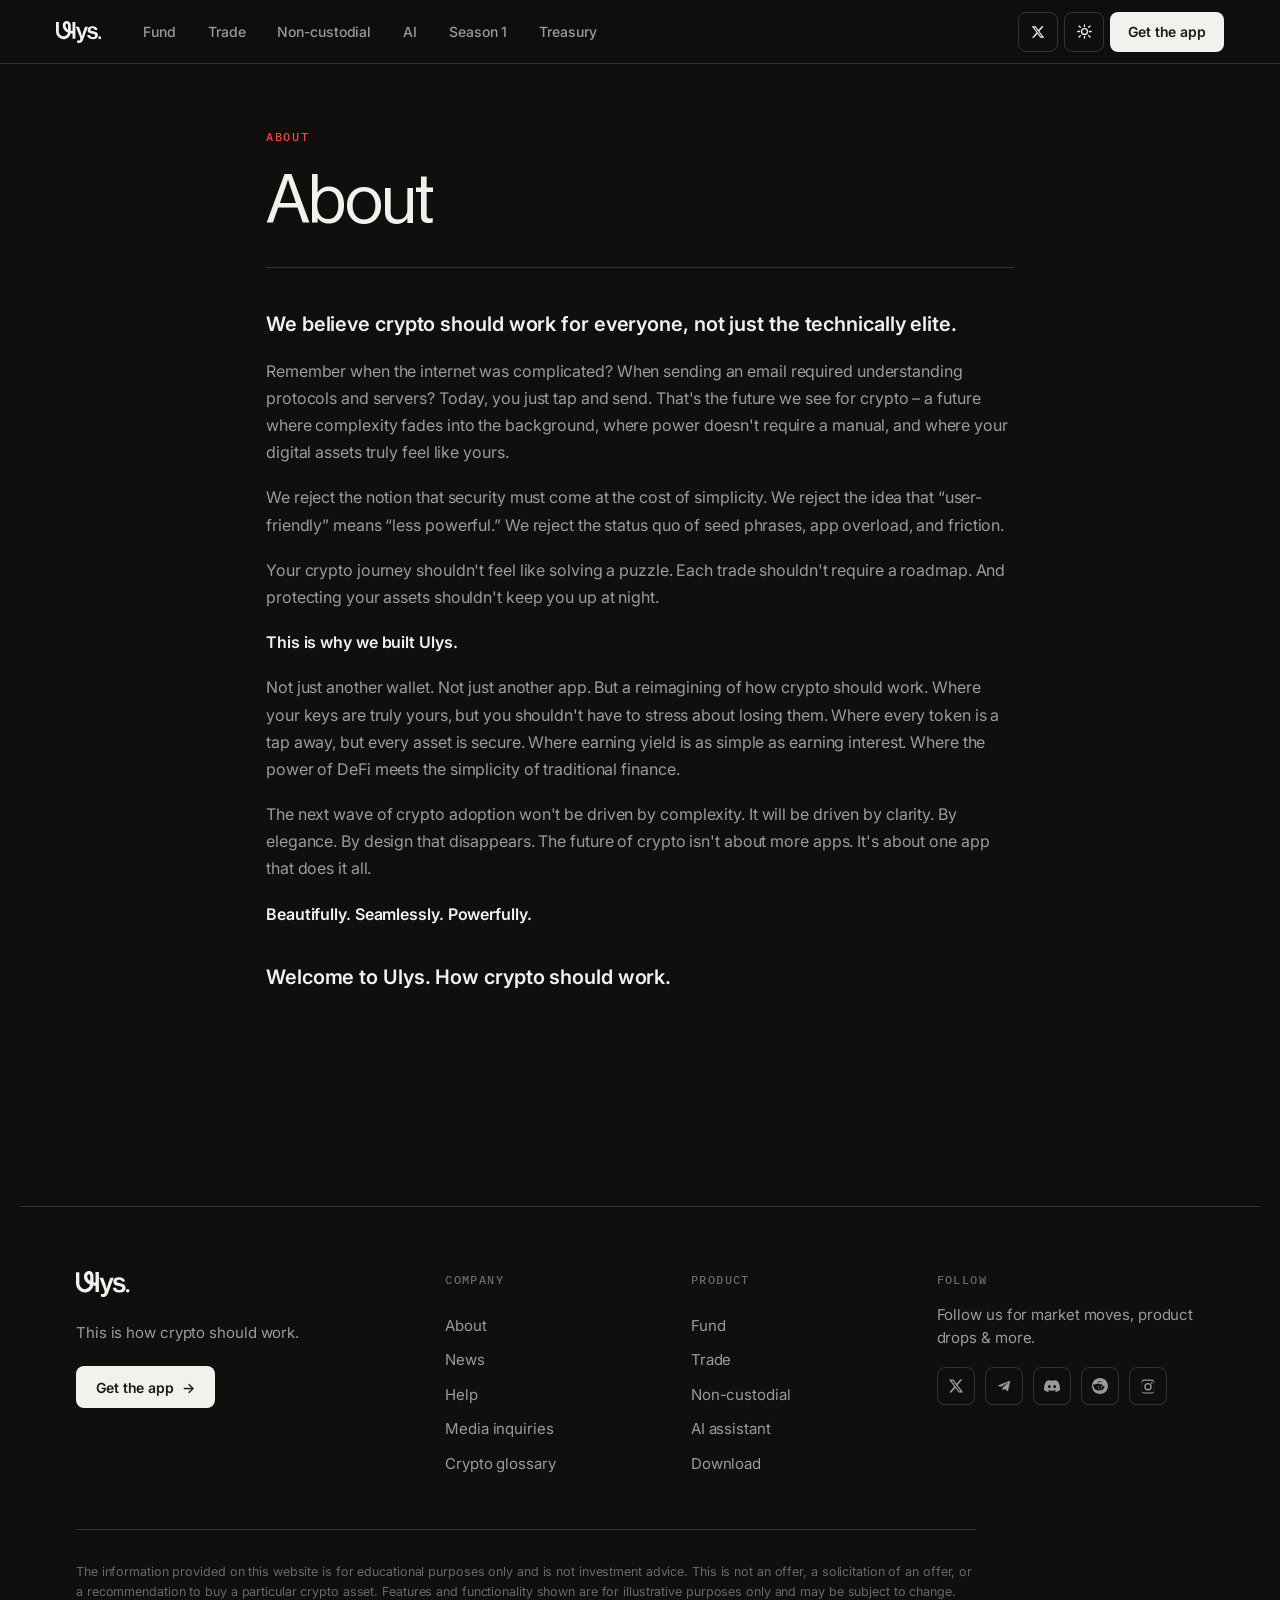
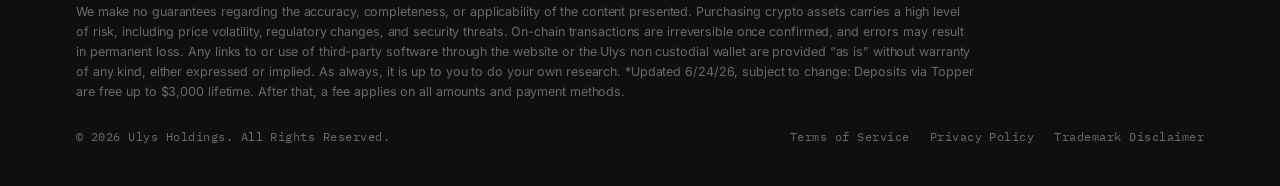
==== commit 0726b478: "Brand gradient now identical to ulys.ai - New tokens --spectrum (ulys bg-gradient-spectrum: 123.07de" ====
--- a/about.html
+++ b/about.html
@@ -8,7 +8,7 @@
   <link rel="preconnect" href="https://fonts.googleapis.com" />
   <link rel="preconnect" href="https://fonts.gstatic.com" crossorigin />
   <link href="https://fonts.googleapis.com/css2?family=Archivo:wght;500;600;700;800;900&family=IBM+Plex+Mono:wght;500;600&family=Inter:wght;400;500;600;700&display=swap" rel="stylesheet" />
-  <link rel="stylesheet" href="styles.css?v=38" />
+  <link rel="stylesheet" href="styles.css?v=39" />
   <script>(function(){try{if(localStorage.getItem("ulys-theme")!=="light")document.documentElement.setAttribute("data-theme","dark");}catch(e){}})();</script>
 </head>
 <body>
--- a/styles.css
+++ b/styles.css
@@ -25,8 +25,11 @@
   --display: "Neue Haas Display", "Helvetica Neue", Arial, sans-serif;
   --mono: "IBM Plex Mono", ui-monospace, SFMono-Regular, Menlo, monospace;
   --body: "Inter", -apple-system, BlinkMacSystemFont, "Helvetica Neue", Arial, sans-serif;
-  --rainbow: linear-gradient(90deg, #807bf5 0%, #0074ff 18%, #0be0ed 38%, #ffbb00 56%, #ff80a0 74%, #f0322e 100%);
-  --rainbow-soft: linear-gradient(90deg, rgba(128,123,245,.7), rgba(0,116,255,.65), rgba(11,224,237,.6), rgba(255,187,0,.6), rgba(255,128,160,.65), rgba(240,50,46,.65));
+  /* Brand gradients — identical to ulys.ai (bg-gradient-spectrum / bg-gradient-spectrum-soft) */
+  --spectrum: linear-gradient(123.07deg, rgb(240, 50, 46) -1.64%, rgb(241, 58, 58) -0.04%, rgb(251, 108, 131) 10.05%, rgb(255, 128, 160) 14.64%, rgb(255, 152, 94) 19.03%, rgb(255, 170, 43) 23.03%, rgb(255, 182, 11) 26.02%, rgb(255, 187, 0) 27.62%, rgb(246, 188, 8) 30.22%, rgb(222, 191, 31) 34.21%, rgb(184, 197, 68) 39.41%, rgb(131, 205, 120) 45.3%, rgb(64, 215, 185) 51.89%, rgb(11, 224, 237) 56.68%, rgb(9, 212, 238) 60.58%, rgb(6, 181, 244) 67.67%, rgb(1, 131, 252) 77.05%, rgb(0, 116, 255) 79.55%, rgb(1, 116, 254) 79.75%, rgb(48, 118, 251) 84.05%, rgb(85, 121, 248) 88.14%, rgb(112, 122, 246) 91.93%, rgb(128, 123, 245) 95.33%, rgb(134, 124, 245) 97.93%);
+  --spectrum-soft: linear-gradient(123.07deg, rgb(244, 112, 109) 0%, rgb(255, 207, 76) 25%, rgb(84, 233, 242) 50%, rgb(76, 158, 255) 75%, rgb(166, 163, 248) 100%);
+  --rainbow: var(--spectrum);
+  --rainbow-soft: var(--spectrum-soft);
   --ease: cubic-bezier(0.22, 1, 0.36, 1);
 }
 :root[data-theme="dark"] {
@@ -146,12 +149,18 @@
 
 /* command bar */
 .command { width: 100%; max-width: 620px; }
-.command-input { position: relative; }
-.command-glow { position: absolute; inset: -1px; border-radius: 14px; background: var(--rainbow-soft); filter: blur(18px); opacity: .16; z-index: 0; }
+.command-input {
+  position: relative; border-radius: 15.5px;
+  box-shadow: rgba(11, 224, 237, 0.55) 0px 0px 20px -6px, rgba(128, 123, 245, 0.45) 0px 0px 34px -10px, rgba(255, 128, 160, 0.3) 0px 0px 48px -14px;
+}
+.command-glow {
+  position: absolute; inset: 0; border-radius: 15.5px; z-index: 0;
+  background-image: var(--spectrum-soft); background-size: 200% 200%; animation: gradient-animation 5s infinite; opacity: .7;
+}
 .command-bar {
   position: relative; z-index: 1; display: flex; align-items: center; gap: 14px;
   min-height: 62px; padding: 8px 8px 8px 20px; border-radius: 14px;
-  background: var(--surface); border: 1px solid var(--line);
+  margin: 1.5px; background: var(--surface); border: 0;
 }
 .command-text { flex: 1; text-align: left; font-size: clamp(15px, 2.2vw, 18px); font-weight: 500; color: var(--ink); overflow: hidden; white-space: nowrap; }
 .caret { display: inline-block; width: 2px; height: 1.1em; background: var(--ink); margin-left: 2px; vertical-align: text-bottom; animation: caret 1s step-end infinite; }
@@ -380,12 +389,6 @@
 .showcase h2 .grad {
   background: var(--rainbow); -webkit-background-clip: text; background-clip: text; color: transparent;
 }
-/* command bar — rainbow border + slightly stronger glow (brand centerpiece) */
-.command-bar {
-  border: 1px solid transparent;
-  background: linear-gradient(var(--surface), var(--surface)) padding-box, var(--rainbow) border-box;
-}
-.command-glow { opacity: .3; }
 /* Try it — rainbow underline */
 .tryit { border-bottom: 2px solid transparent; border-image: var(--rainbow) 1; }
 /* FAQ toggles pick up the gradient */
@@ -454,18 +457,20 @@
 .hero-trust i { display: none; }
 @media (max-width: 560px) { .hero-trust span:not(:last-child)::after { margin: 0 10px; } }
 
-/* ---- Softer, more blended brand gradient (gentler transitions) ---- */
-:root { --rainbow-blend: linear-gradient(90deg, #9a8fe6 0%, #6ea8ef 22%, #59c7cf 44%, #e9bf6a 63%, #efa0b0 81%, #e0828b 100%); }
+/* ---- Gradient text: identical to ulys.ai (spectrum, 200% size, 5s pan) ---- */
+:root { --rainbow-blend: var(--spectrum); }
+@keyframes gradient-animation { 0% { background-position: 0% 50%; } 50% { background-position: 100% 50%; } 100% { background-position: 0% 50%; } }
+.grad-text,
 .hero-tagline .grad,
 .eyebrow, .page-header .eyebrow,
 .showcase h2 .grad {
-  background: var(--rainbow-blend);
-  background-size: 150% 100%;
-  background-position: 50% 50%;
+  background-image: var(--spectrum); background-size: 200% 200%; animation: gradient-animation 5s infinite;
   -webkit-background-clip: text; background-clip: text; color: transparent;
 }
+@media (prefers-reduced-motion: reduce) {
+  .grad-text, .hero-tagline .grad, .eyebrow, .page-header .eyebrow, .showcase h2 .grad, .command-glow { animation: none; }
+}
 /* soften the accent borders/toggles too */
-.command-bar { background: linear-gradient(var(--surface), var(--surface)) padding-box, var(--rainbow-soft) border-box; }
 .tryit { border-image: var(--rainbow-soft) 1; }
 .faq summary i::before, .faq summary i::after { background: var(--rainbow-blend); }
 
